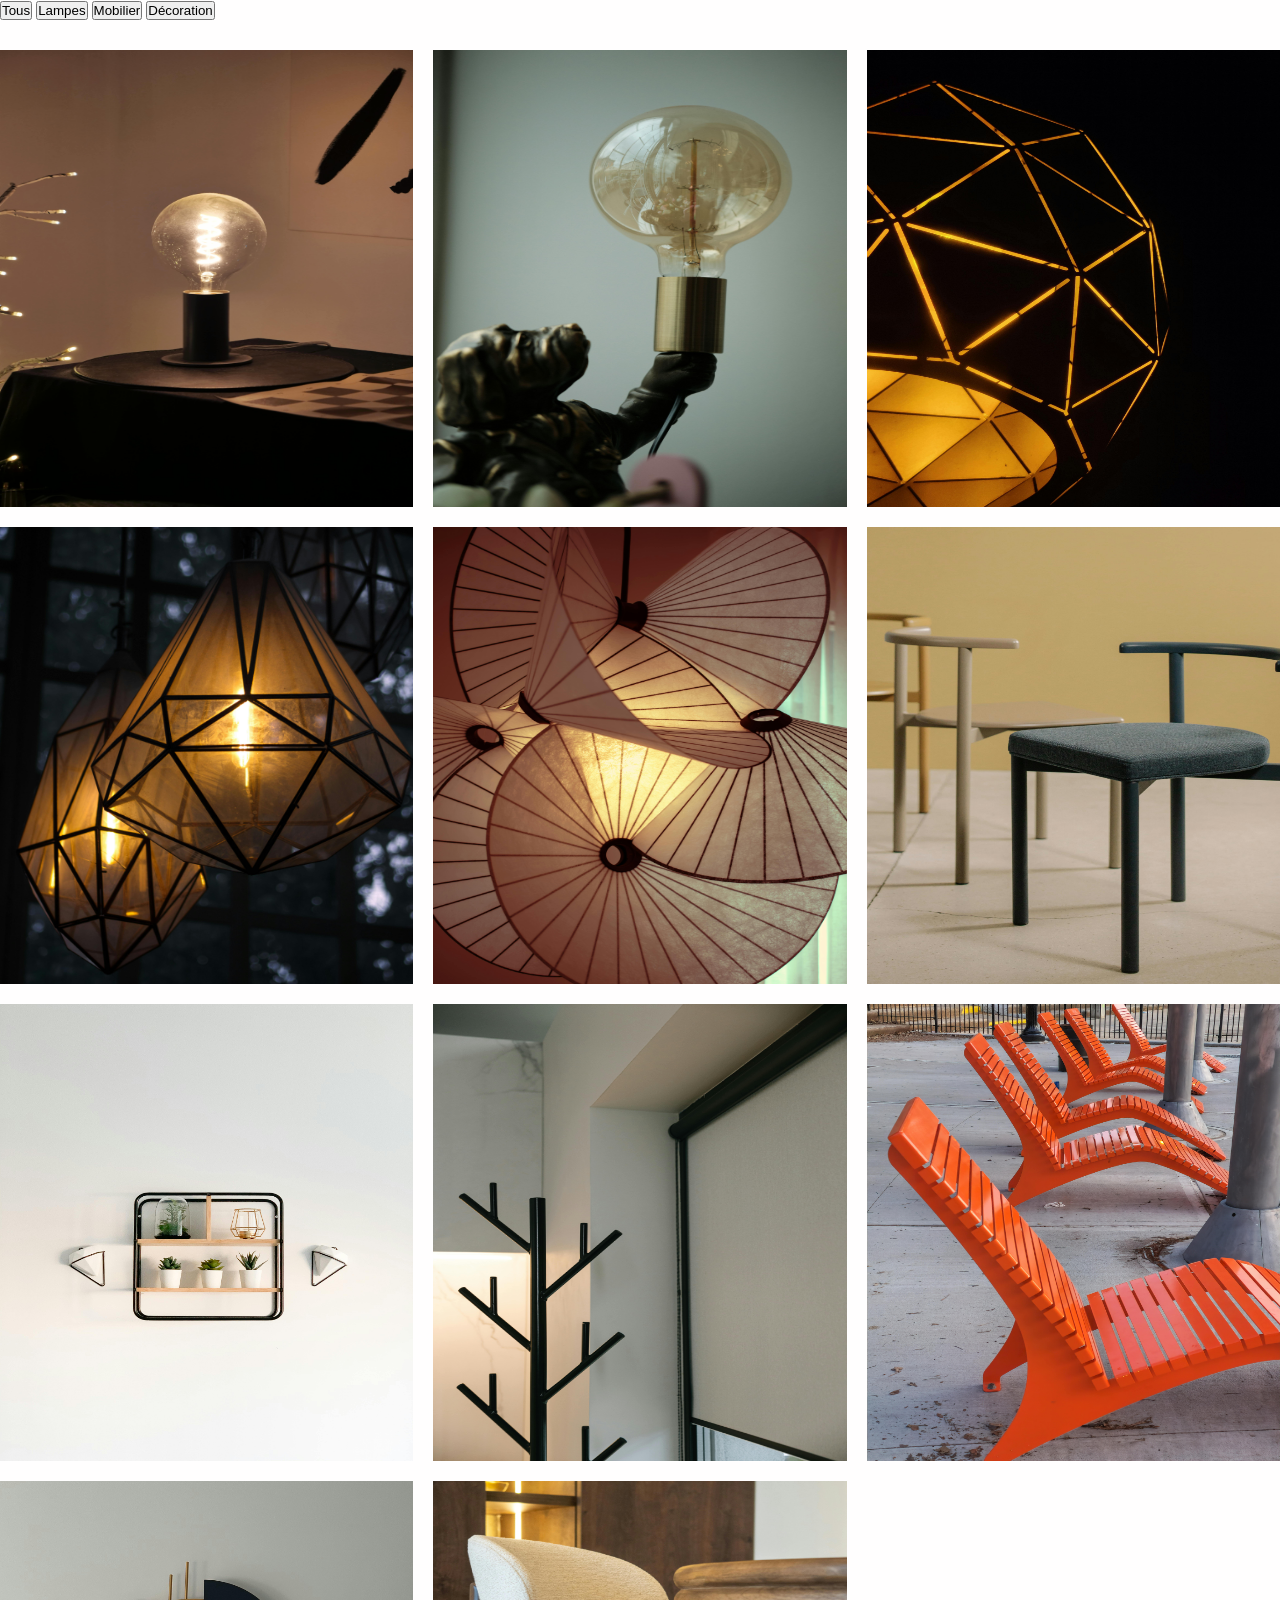
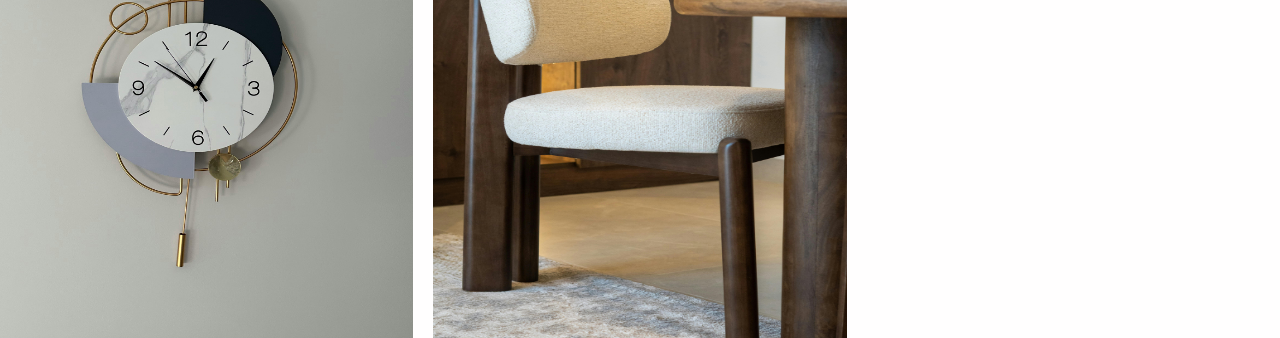
==== creations.html @ aaeff034 "Ajout des card E&A et page création" ====
<!doctype html>
<html lang="fr">
  <head>
    <meta charset="UTF-8" />
    <meta name="viewport" content="width=device-width, initial-scale=1.0" />
    <title>Créations Denlam</title>
    <link rel="stylesheet" href="styles.css" />
    <link
      rel="stylesheet"
      href="https://cdnjs.cloudflare.com/ajax/libs/font-awesome/6.5.0/css/all.min.css"
    />
    <link rel="preconnect" href="https://fonts.googleapis.com" />
    <link rel="preconnect" href="https://fonts.gstatic.com" crossorigin />
    <link
      href="https://fonts.googleapis.com/css2?family=Cormorant+Garamond:ital,wght@0,300..700;1,300..700&display=swap"
      rel="stylesheet"
    />
    <script src="script.js" defer></script>
  </head>
  <body>
    <div>
      <button>Tous</button>
      <button>Lampes</button>
      <button>Mobilier</button>
      <button>Décoration</button>
      <span></span>
    </div>
    <div class="gallery">
      <img src="./assets/pexels-camerongawn-33678429.jpg" alt="" />
      <img
        src="./assets/pexels-ervin-fon-trichev-102943620-23270504.jpg"
        alt=""
      />
      <img src="./assets/pexels-noel-george-196037-11675552.jpg" alt="" />
      <img src="./assets/pexels-rulo-mora-227265774-14161060.jpg" alt="" />
      <img src="./assets/pexels-yessitrex-30794216.jpg" alt="" />
      <img src="./assets/pexels-cottonbro-6627112.jpg" alt="" />
      <img src="./assets/pexels-hieu-d-ng-396773807-20727696.jpg" alt="" />
      <img src="./assets/pexels-ivan-s-7671134.jpg" alt="" />
      <img src="./assets/pexels-sarowar-hussain-3111579-12284215.jpg" alt="" />
      <img src="./assets/pexels-satvinder46-29438770.jpg" alt="" />
      <img src="./assets/pexels-waqas-ilyas-81841622-36718705.jpg" alt="" />
    </div>
  </body>
</html>
---- styles.css ----
/* importer les fonts */
*{
    margin: 0;
    padding: 0;
    box-sizing: border-box;
}
body{
    background-color: rgb(255, 254, 254);
    font-family: "Cormorant Garamond", serif;
    font-weight: 800;
}
header{
    margin-top: 50px;
    margin-bottom: 50px;
    margin-left: 70px;
    display: flex;
    justify-content: space-between;
    align-items: center;
}
h1{
    letter-spacing: 10px;
    font-size: 50px;
}
h3{
letter-spacing: 15px;
font-size: 30px;
color: #b9b8b8;
}
footer{
    display: flex;
    justify-content: center;
    align-items: center;
    padding: 20px 80px;
}

nav{
    position: relative;
    width: 600px;
    height: 50px;
    background: rgb(255, 255, 255);
    border-radius: 8px;
    display: flex;
    justify-content: center;
    align-items: center;
}
nav ul{
  display: flex;
  list-style: none;
  height: 60%;
  gap: 50px;
  position: relative;
}

nav ul span{
  position: absolute;
    top: 0;
    left: 0;
    width: 140px;
    height: 100%;
    background: linear-gradient(45deg,#fcf9f9, #b9b8b8 );
    border-radius: 8px;
    transition: 0.5s;
    z-index: 0;
    opacity: 0.5;
}

nav ul li a{
  position: relative;
  z-index: 1;
  text-decoration: none;
  color: black;
}

/* déplacements */

nav ul li:nth-child(1):hover ~ span{
  left: 0;
}

nav ul li:nth-child(2):hover ~ span{
  left: 165px;   
  width: 100px;  
}

nav ul li:nth-child(3):hover ~ span{
  left: 275px;   
  width: 100px;  
}

nav ul li:nth-child(4):hover ~ span{
  left: 380px;   
  width: 100px;   
}

nav ul li:nth-child(5):hover ~ span{
  left: 480px;   
  width: 100px;   
}


#card {
    display: flex;
    justify-content: space-around;
}

/* Conteneur pour permettre l’overlay */
#card > div {
    position: relative;
    cursor: pointer;
        display: flex;
    justify-content: center;
    align-items: center;
}
/* Ton style d'image conservé */
#card > div > img {
    box-shadow: 0 4px 8px rgba(0, 0, 0, 0.2);
    width: 500px;
    height: 500px;
    padding: 80px;
    transition: opacity 0.4s ease;
}




#card > div > p {
    position: absolute;
    opacity: 0;
    transition: opacity 0.4s ease;
    /* background: rgba(0,0,0,0.6); */
    color: black;
    padding: 10px 20px;
    font-size: 2rem;
    pointer-events: none;
}

/* Effet hover */
#card > div:hover img {
    opacity: 0.4;
}

#card > div:hover p {
    opacity: 1;
}




#apropos img{
    height: 500px;
}
#apropos div{
    display: flex;
    justify-content: space-around;
    align-items: center;
    gap: 20px;
}
#apropos p{
    width: 500px;
    font-size: 20px;
    color: rgb(91, 89, 89);
}

section {
    padding: 50px;
}




#reseaux {
  display: flex;
  flex-direction: column;
  gap: 20px;
}
#reseaux span {
    display: flex;
    justify-content: flex-end; 
    gap: 20px;
}
#reseaux span a {
  font-size: 25px;
  color: rgb(91, 89, 89);
}
#contact{
    display: flex;
}
#formulaire{ 
    height: 100vh;  
    display: flex;
    width: 78%;
    flex-direction: column;
    justify-content: flex-start;
    align-items: center;
}
#coordonnées{
    display: flex;
    flex-direction: column;
    text-align: right;
    padding-right: 80px;
}
textarea{
    resize: none;
    width: 100%;
}
form {
  max-width: 900px;
  margin: 2rem auto;
  display: flex;
  flex-direction: column;
  gap: 1.5rem;
}

#login{
    position: relative;
    height: 100vh;
    display: flex;
    flex-direction: column;
    justify-content: center;
    align-items: center;
}
.input-field,
.container_checkbox{
    position: relative;
    width: 350px;
}
.input-field label{
    position: absolute;
    pointer-events: none;
    border-color: transparent;
    left: 15px;
    transform: translateY(0.6rem);
    transition: all 0.3s ease;
}
.input-field input,
.input-field textarea{
    padding: 10px 15px;
    font-style: 1rem;
    border-radius: 8px;
    border: 1px solid #b9b8b8;
    letter-spacing: 1px;
    width: 100%;
    background-color: #ffffff;
}
.input-field input:focus,
.input-field input:valid,
.input-field textarea:focus,
.input-field textarea:valid{
outline: none;
}
.input-field input:focus ~ label,
.input-field input:valid ~ label,
.input-field textarea:focus ~ label,
.input-field textarea:valid ~ label{
    transform: translateY(-51%) translateX(-10px) scale(0.8);
background-color: #fff;
padding: 0px 5px;
color: #b9b8b8;
font-weight: bold;
letter-spacing: 1px;
border: none;
border-radius: 100px;
}

.btn{
    padding: 10px 15px;
    font-size: 1rem;
    font-family: "Cormorant Garamond", serif;
    border-radius: 8px;
    border: none;
    background-color: #b9b8b8;
    color: #fff;
    cursor: pointer;
}


/* CREATIONS  */

.gallery {
	width: 100%;
	display: grid;
	grid-template-columns: 1fr 1fr 1fr;
	grid-column-gap: 20px;
	grid-row-gap: 20px;
	margin-top: 30px;
}

.gallery img {
	width: 100%;
height: 457px;
}
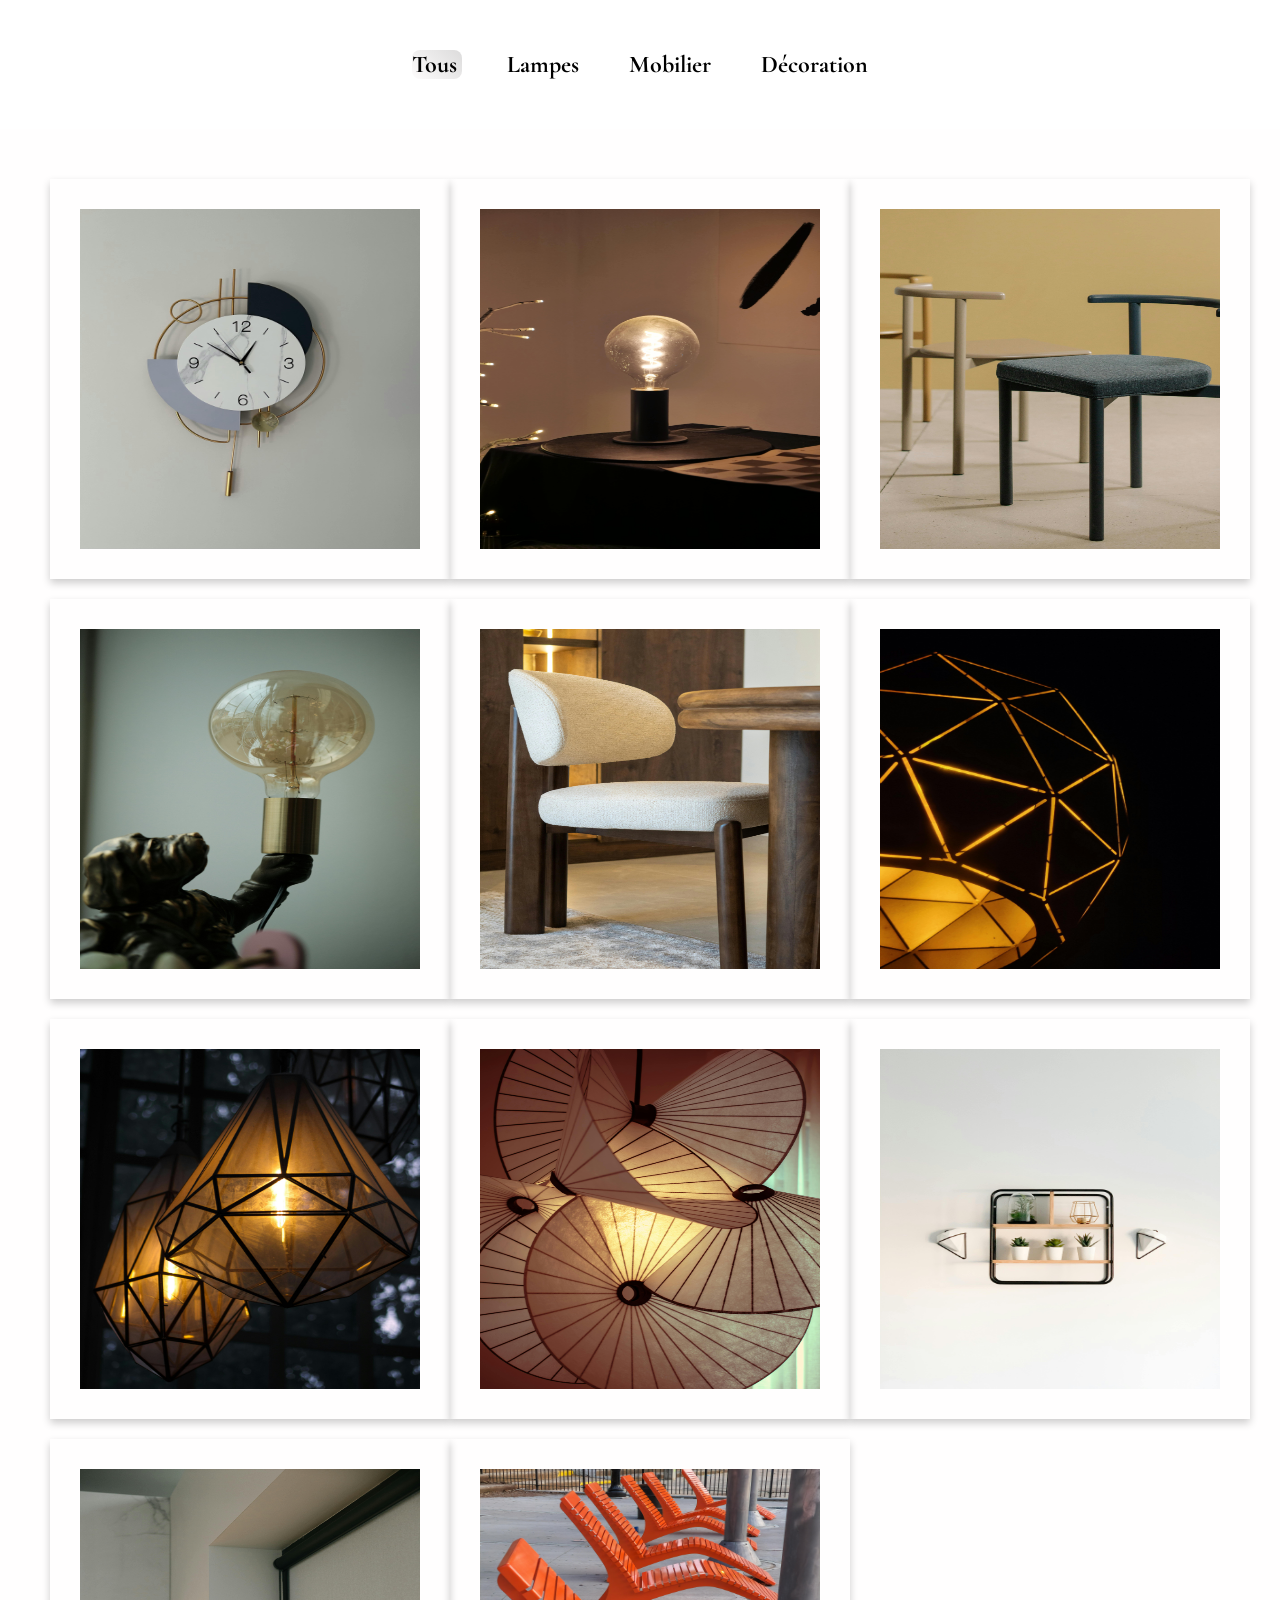
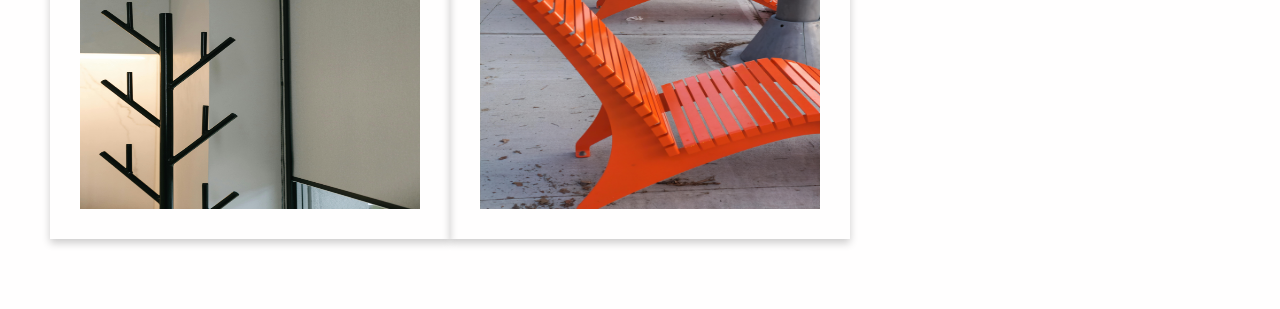
==== commit 26437cd6: "CSS de creations + ajout des filtres" ====
--- a/creations.html
+++ b/creations.html
@@ -15,31 +15,108 @@
       href="https://fonts.googleapis.com/css2?family=Cormorant+Garamond:ital,wght@0,300..700;1,300..700&display=swap"
       rel="stylesheet"
     />
-    <script src="script.js" defer></script>
+    <script src="creations.js" defer></script>
   </head>
   <body>
-    <div>
-      <button>Tous</button>
-      <button>Lampes</button>
-      <button>Mobilier</button>
-      <button>Décoration</button>
-      <span></span>
-    </div>
+    <section id="buttons">
+      <div id="container_buttons">
+        <button class="button" data-category="tous">Tous</button>
+        <button class="button" data-category="lampe">Lampes</button>
+        <button class="button" data-category="mobilier">Mobilier</button>
+        <button class="button" data-category="decoration">Décoration</button>
+        <span class="highlight"></span>
+      </div>
+    </section>
     <div class="gallery">
-      <img src="./assets/pexels-camerongawn-33678429.jpg" alt="" />
-      <img
-        src="./assets/pexels-ervin-fon-trichev-102943620-23270504.jpg"
-        alt=""
-      />
-      <img src="./assets/pexels-noel-george-196037-11675552.jpg" alt="" />
-      <img src="./assets/pexels-rulo-mora-227265774-14161060.jpg" alt="" />
-      <img src="./assets/pexels-yessitrex-30794216.jpg" alt="" />
-      <img src="./assets/pexels-cottonbro-6627112.jpg" alt="" />
-      <img src="./assets/pexels-hieu-d-ng-396773807-20727696.jpg" alt="" />
-      <img src="./assets/pexels-ivan-s-7671134.jpg" alt="" />
-      <img src="./assets/pexels-sarowar-hussain-3111579-12284215.jpg" alt="" />
-      <img src="./assets/pexels-satvinder46-29438770.jpg" alt="" />
-      <img src="./assets/pexels-waqas-ilyas-81841622-36718705.jpg" alt="" />
+      <div class="container_img">
+        <img
+          src="./assets/pexels-satvinder46-29438770.jpg"
+          alt=" "
+          class="decoration"
+        />
+        <p>Nom de cet objet</p>
+      </div>
+      <div class="container_img">
+        <img
+          src="./assets/pexels-camerongawn-33678429.jpg"
+          alt=""
+          class="lampe"
+        />
+        <p>Nom de cette lampe</p>
+      </div>
+      <div class="container_img">
+        <img
+          src="./assets/pexels-cottonbro-6627112.jpg"
+          alt=""
+          class="mobilier"
+        />
+        <p>Nom de cette chaise</p>
+      </div>
+      <div class="container_img">
+        <img
+          src="./assets/pexels-ervin-fon-trichev-102943620-23270504.jpg"
+          alt=""
+          class="lampe"
+        />
+        <p>Nom de cette lampe</p>
+      </div>
+      <div class="container_img">
+        <img
+          src="./assets/pexels-waqas-ilyas-81841622-36718705.jpg"
+          alt=""
+          class="mobilier"
+        />
+        <p>Nom de cette chaise</p>
+      </div>
+      <div class="container_img">
+        <img
+          src="./assets/pexels-noel-george-196037-11675552.jpg"
+          alt=""
+          class="lampe"
+        />
+        <p>Nom de cette lampe</p>
+      </div>
+      <div class="container_img">
+        <img
+          src="./assets/pexels-rulo-mora-227265774-14161060.jpg"
+          alt=""
+          class="lampe"
+        />
+        <p>Nom de cette lampe</p>
+      </div>
+      <div class="container_img">
+        <img
+          src="./assets/pexels-yessitrex-30794216.jpg"
+          alt=""
+          class="lampe"
+        />
+        <p>Nom de cette lampe</p>
+      </div>
+
+      <div class="container_img">
+        <img
+          src="./assets/pexels-hieu-d-ng-396773807-20727696.jpg"
+          alt=""
+          class="decoration"
+        />
+        <p>Nom de cet objet</p>
+      </div>
+      <div class="container_img">
+        <img
+          src="./assets/pexels-ivan-s-7671134.jpg"
+          alt=""
+          class="decoration"
+        />
+        <p>Nom de cet objet</p>
+      </div>
+      <div class="container_img">
+        <img
+          src="./assets/pexels-sarowar-hussain-3111579-12284215.jpg"
+          alt=""
+          class="mobilier"
+        />
+        <p>Nom de cette chaise</p>
+      </div>
     </div>
   </body>
 </html>
--- a/styles.css
+++ b/styles.css
@@ -1,38 +1,36 @@
 /* importer les fonts */
-*{
-    margin: 0;
-    padding: 0;
-    box-sizing: border-box;
-}
-body{
-    background-color: rgb(255, 254, 254);
-    font-family: "Cormorant Garamond", serif;
-    font-weight: 800;
-}
-header{
-    margin-top: 50px;
-    margin-bottom: 50px;
-    margin-left: 70px;
-    display: flex;
-    justify-content: space-between;
-    align-items: center;
-}
-h1{
-    letter-spacing: 10px;
-    font-size: 50px;
-}
-h3{
-letter-spacing: 15px;
-font-size: 30px;
-color: #b9b8b8;
-}
-footer{
-    display: flex;
-    justify-content: center;
-    align-items: center;
-    padding: 20px 80px;
-}
-
+* {
+  margin: 0;
+  padding: 0;
+  box-sizing: border-box;
+}
+body {
+  background-color: rgb(255, 254, 254);
+  font-family: "Cormorant Garamond", serif;
+  font-weight: 800;
+}
+section {
+  padding: 50px;
+}
+/* HEADER******************* */
+header {
+  margin-top: 50px;
+  margin-bottom: 50px;
+  margin-left: 70px;
+  display: flex;
+  justify-content: space-between;
+  align-items: center;
+}
+h1 {
+  letter-spacing: 10px;
+  font-size: 50px;
+}
+h3 {
+  letter-spacing: 15px;
+  font-size: 30px;
+  color: #b9b8b8;
+}
+/* NAGIVATION ****************** */
 nav{
     position: relative;
     width: 600px;
@@ -40,10 +38,217 @@
     background: rgb(255, 255, 255);
     border-radius: 8px;
     display: flex;
+  justify-content: center;
+  align-items: center;
+}
+nav ul {
+  display: flex;
+  list-style: none;
+  height: 60%;
+  gap: 20px;
+  position: relative;
+}
+
+nav ul li a {
+  position: relative;
+  z-index: 1;
+  text-decoration: none;
+  color: black;
+}
+
+
+/* CARD E&A et CREATIONS  */
+
+#card{
+  display: flex;
+  justify-content: space-around;
+}
+.gallery{
+    padding: 50px;
+    display: grid;
+    grid-template-columns: 1fr 1fr 1fr;
+}
+
+#card > div,
+.gallery > div {
+  position: relative;
+  cursor: pointer;
+  display: flex;
+  justify-content: center;
+  align-items: center;
+  padding-bottom: 20px;
+}
+
+#card > div > img{
+  box-shadow: 0 4px 8px rgba(0, 0, 0, 0.2);
+  width: 500px;
+  height: 500px;
+  padding: 80px;
+  transition: opacity 0.4s ease;
+}
+.gallery > div > img{
+  box-shadow: 0 4px 8px rgba(0, 0, 0, 0.2);
+  width: 400px;
+  height:400px;
+  padding: 30px;
+  transition: opacity 0.4s ease;
+}
+#card > div > p,
+.gallery > div > p{
+  position: absolute;
+  opacity: 0;
+  transition: opacity 0.4s ease;
+  color: black;
+  padding: 10px 20px;
+  font-size: 2rem;
+  pointer-events: none;
+}
+#card > div:hover img,
+.gallery img:hover {
+  opacity: 0.4;
+}
+#card > div:hover p,
+.gallery > div:hover p {
+  opacity: 1;
+}
+
+/* A PROPOS ********************** */
+#apropos img {
+  height: 500px;
+}
+#apropos div {
+  display: flex;
+  justify-content: space-around;
+  align-items: center;
+  gap: 20px;
+}
+#apropos p {
+  width: 500px;
+  font-size: 20px;
+  color: rgb(91, 89, 89);
+}
+
+/* CONTACT **************************** */
+#contact {
+  display: flex;
+}
+#formulaire {
+  height: 100vh;
+  display: flex;
+  width: 78%;
+  flex-direction: column;
+  justify-content: flex-start;
+  align-items: center;
+}
+textarea {
+  resize: none;
+  width: 100%;
+}
+#coordonnées {
+  display: flex;
+  flex-direction: column;
+  text-align: right;
+  padding-right: 80px;
+}
+form {
+  max-width: 900px;
+  margin: 2rem auto;
+  display: flex;
+  flex-direction: column;
+  gap: 1.5rem;
+}
+/* A REVOIR réseaux */
+
+#reseaux {
+  display: flex;
+  flex-direction: column;
+  gap: 20px;
+}
+#reseaux span {
+  display: flex;
+  justify-content: flex-end;
+  gap: 20px;
+}
+#reseaux span a {
+  font-size: 25px;
+  color: rgb(91, 89, 89);
+}
+/* LOGIN ******************* */
+#login {
+  position: relative;
+  height: 100vh;
+  display: flex;
+  flex-direction: column;
+  justify-content: center;
+  align-items: center;
+}
+.input-field,
+.container_checkbox {
+  position: relative;
+  width: 350px;
+}
+.input-field label {
+  position: absolute;
+  pointer-events: none;
+  border-color: transparent;
+  left: 15px;
+  transform: translateY(0.6rem);
+  transition: all 0.3s ease;
+}
+.input-field input,
+.input-field textarea {
+  padding: 10px 15px;
+  font-style: 1rem;
+  border-radius: 8px;
+  border: 1px solid #b9b8b8;
+  letter-spacing: 1px;
+  width: 100%;
+  background-color: #ffffff;
+}
+.input-field input:focus,
+.input-field input:valid,
+.input-field textarea:focus,
+.input-field textarea:valid {
+  outline: none;
+}
+.input-field input:focus ~ label,
+.input-field input:valid ~ label,
+.input-field textarea:focus ~ label,
+.input-field textarea:valid ~ label {
+  transform: translateY(-51%) translateX(-10px) scale(0.8);
+  background-color: #fff;
+  padding: 0px 5px;
+  color: #b9b8b8;
+  font-weight: bold;
+  letter-spacing: 1px;
+  border: none;
+  border-radius: 100px;
+}
+
+.btn {
+  padding: 10px 15px;
+  font-size: 1rem;
+  font-family: "Cormorant Garamond", serif;
+  border-radius: 8px;
+  border: none;
+  background-color: #b9b8b8;
+  color: #fff;
+  cursor: pointer;
+}
+
+/* Filtres ***************** */
+/* NAGIVATION ****************** */
+
+#buttons {
+    position: relative;
+    width: 100%;
+    /* height: 50px; */
+    background: rgb(255, 255, 255);
+    display: flex;
     justify-content: center;
-    align-items: center;
-}
-nav ul{
+}
+
+#container_buttons {
   display: flex;
   list-style: none;
   height: 60%;
@@ -51,241 +256,56 @@
   position: relative;
 }
 
-nav ul span{
+#container_buttons .highlight{
   position: absolute;
-    top: 0;
-    left: 0;
-    width: 140px;
-    height: 100%;
-    background: linear-gradient(45deg,#fcf9f9, #b9b8b8 );
-    border-radius: 8px;
-    transition: 0.5s;
-    z-index: 0;
-    opacity: 0.5;
-}
-
-nav ul li a{
+  top: 0;
+  left: 0;
+  width: 50px;
+  height: 100%;
+  background: linear-gradient(45deg, #fcf9f9, #b9b8b8);
+  border-radius: 8px;
+  transition: 0.5s;
+  z-index: 0;
+  opacity: 0.5;
+}
+
+#container_buttons .button {
   position: relative;
   z-index: 1;
   text-decoration: none;
   color: black;
-}
-
-/* déplacements */
-
-nav ul li:nth-child(1):hover ~ span{
+  border: none;
+  background-color: transparent;
+  font-family: "Cormorant Garamond", serif;
+  font-weight: 800;
+  font-size: 1.5em;
+}
+
+#buttons #container_buttons .button:nth-child(1):hover ~ span {
   left: 0;
 }
 
-nav ul li:nth-child(2):hover ~ span{
-  left: 165px;   
-  width: 100px;  
-}
-
-nav ul li:nth-child(3):hover ~ span{
-  left: 275px;   
-  width: 100px;  
-}
-
-nav ul li:nth-child(4):hover ~ span{
-  left: 380px;   
-  width: 100px;   
-}
-
-nav ul li:nth-child(5):hover ~ span{
-  left: 480px;   
-  width: 100px;   
-}
-
-
-#card {
-    display: flex;
-    justify-content: space-around;
-}
-
-/* Conteneur pour permettre l’overlay */
-#card > div {
-    position: relative;
-    cursor: pointer;
-        display: flex;
-    justify-content: center;
-    align-items: center;
-}
-/* Ton style d'image conservé */
-#card > div > img {
-    box-shadow: 0 4px 8px rgba(0, 0, 0, 0.2);
-    width: 500px;
-    height: 500px;
-    padding: 80px;
-    transition: opacity 0.4s ease;
-}
-
-
-
-
-#card > div > p {
-    position: absolute;
-    opacity: 0;
-    transition: opacity 0.4s ease;
-    /* background: rgba(0,0,0,0.6); */
-    color: black;
-    padding: 10px 20px;
-    font-size: 2rem;
-    pointer-events: none;
-}
-
-/* Effet hover */
-#card > div:hover img {
-    opacity: 0.4;
-}
-
-#card > div:hover p {
-    opacity: 1;
-}
-
-
-
-
-#apropos img{
-    height: 500px;
-}
-#apropos div{
-    display: flex;
-    justify-content: space-around;
-    align-items: center;
-    gap: 20px;
-}
-#apropos p{
-    width: 500px;
-    font-size: 20px;
-    color: rgb(91, 89, 89);
-}
-
-section {
-    padding: 50px;
-}
-
-
-
-
-#reseaux {
-  display: flex;
-  flex-direction: column;
-  gap: 20px;
-}
-#reseaux span {
-    display: flex;
-    justify-content: flex-end; 
-    gap: 20px;
-}
-#reseaux span a {
-  font-size: 25px;
-  color: rgb(91, 89, 89);
-}
-#contact{
-    display: flex;
-}
-#formulaire{ 
-    height: 100vh;  
-    display: flex;
-    width: 78%;
-    flex-direction: column;
-    justify-content: flex-start;
-    align-items: center;
-}
-#coordonnées{
-    display: flex;
-    flex-direction: column;
-    text-align: right;
-    padding-right: 80px;
-}
-textarea{
-    resize: none;
-    width: 100%;
-}
-form {
-  max-width: 900px;
-  margin: 2rem auto;
-  display: flex;
-  flex-direction: column;
-  gap: 1.5rem;
-}
-
-#login{
-    position: relative;
-    height: 100vh;
-    display: flex;
-    flex-direction: column;
-    justify-content: center;
-    align-items: center;
-}
-.input-field,
-.container_checkbox{
-    position: relative;
-    width: 350px;
-}
-.input-field label{
-    position: absolute;
-    pointer-events: none;
-    border-color: transparent;
-    left: 15px;
-    transform: translateY(0.6rem);
-    transition: all 0.3s ease;
-}
-.input-field input,
-.input-field textarea{
-    padding: 10px 15px;
-    font-style: 1rem;
-    border-radius: 8px;
-    border: 1px solid #b9b8b8;
-    letter-spacing: 1px;
-    width: 100%;
-    background-color: #ffffff;
-}
-.input-field input:focus,
-.input-field input:valid,
-.input-field textarea:focus,
-.input-field textarea:valid{
-outline: none;
-}
-.input-field input:focus ~ label,
-.input-field input:valid ~ label,
-.input-field textarea:focus ~ label,
-.input-field textarea:valid ~ label{
-    transform: translateY(-51%) translateX(-10px) scale(0.8);
-background-color: #fff;
-padding: 0px 5px;
-color: #b9b8b8;
-font-weight: bold;
-letter-spacing: 1px;
-border: none;
-border-radius: 100px;
-}
-
-.btn{
-    padding: 10px 15px;
-    font-size: 1rem;
-    font-family: "Cormorant Garamond", serif;
-    border-radius: 8px;
-    border: none;
-    background-color: #b9b8b8;
-    color: #fff;
-    cursor: pointer;
-}
-
-
-/* CREATIONS  */
-
-.gallery {
-	width: 100%;
-	display: grid;
-	grid-template-columns: 1fr 1fr 1fr;
-	grid-column-gap: 20px;
-	grid-row-gap: 20px;
-	margin-top: 30px;
-}
-
-.gallery img {
-	width: 100%;
-height: 457px;
-}+#buttons #container_buttons .button:nth-child(2):hover ~ span {
+  left: 80px;
+  width: 100px;
+}
+
+#buttons #container_buttons .button:nth-child(3):hover ~ span {
+  left: 210px;
+  width: 100px;
+}
+#buttons #container_buttons .button:nth-child(4):hover ~ span {
+  left: 340px;
+  width: 130px;
+}
+
+
+
+/* FOOTER ********************************* */
+footer {
+  display: flex;
+  flex-direction: column;
+  justify-content: center;
+  align-items: center;
+  padding: 20px 80px;
+}
